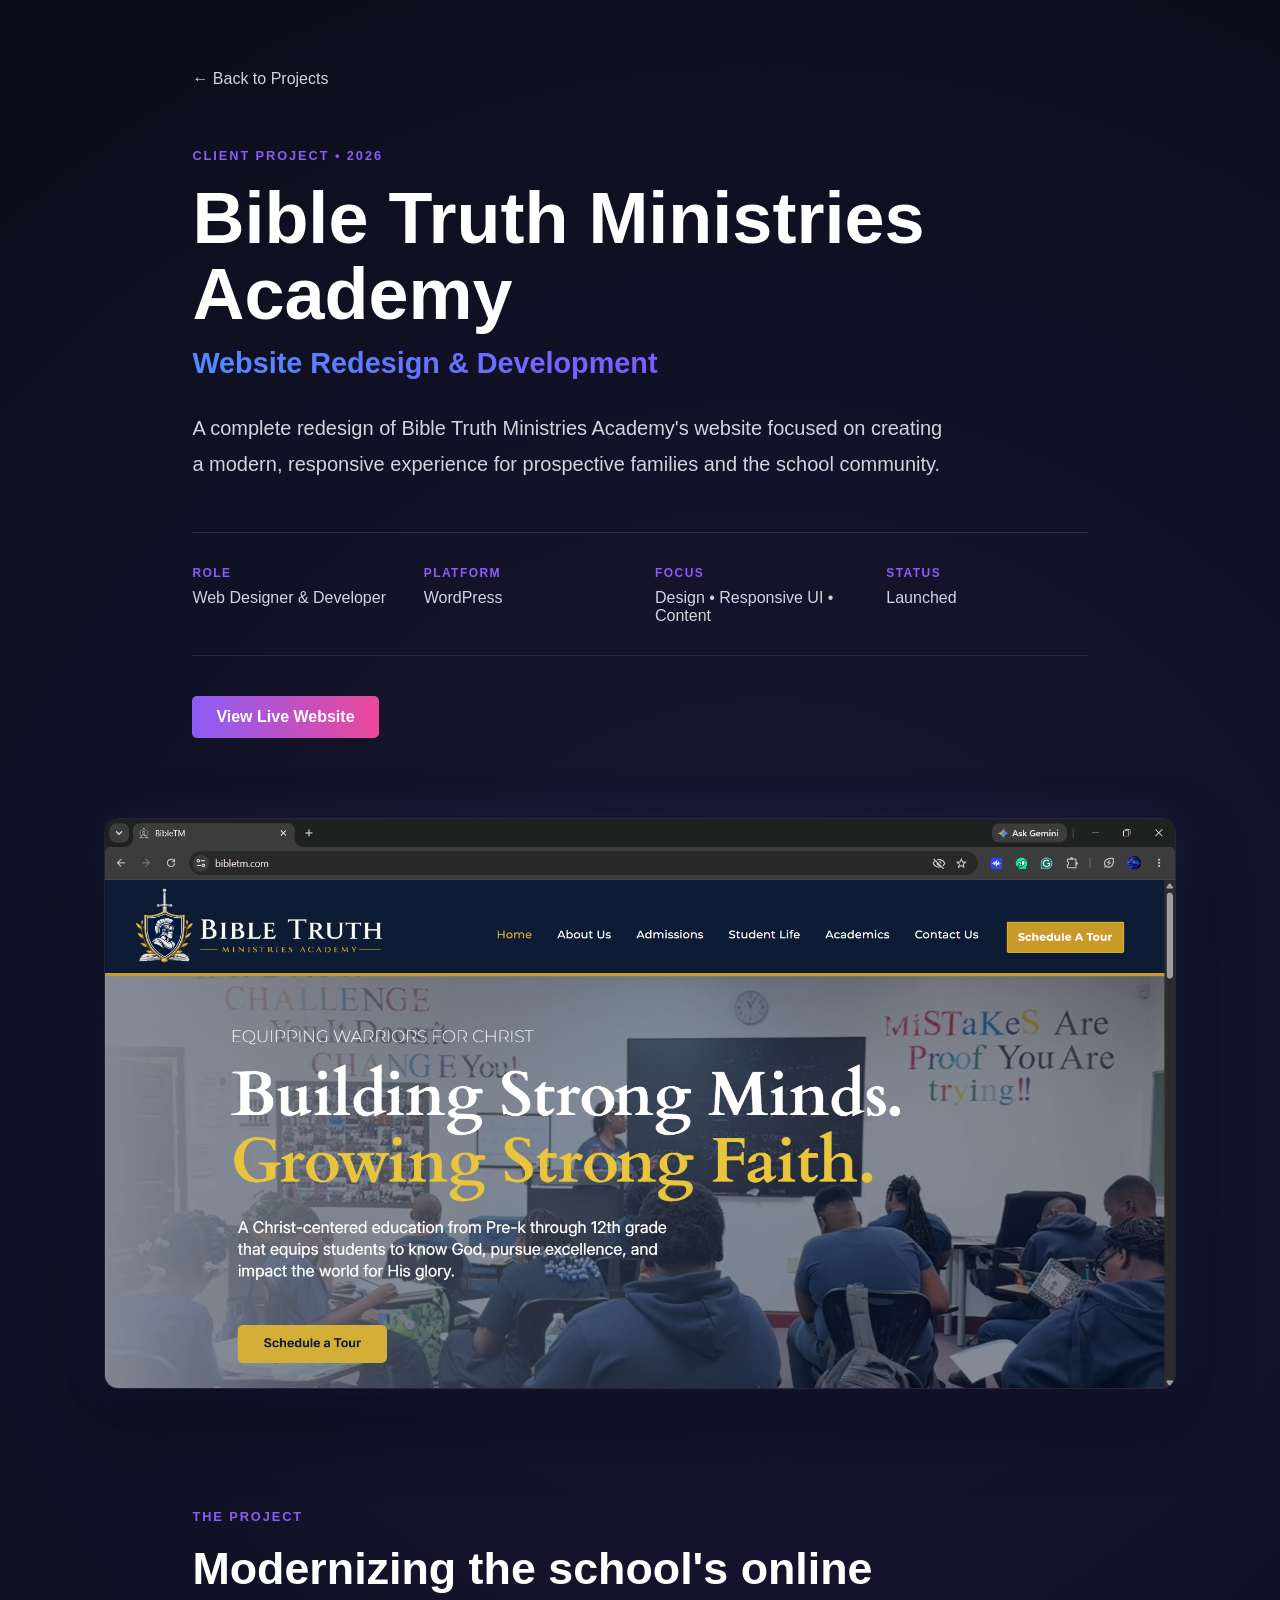
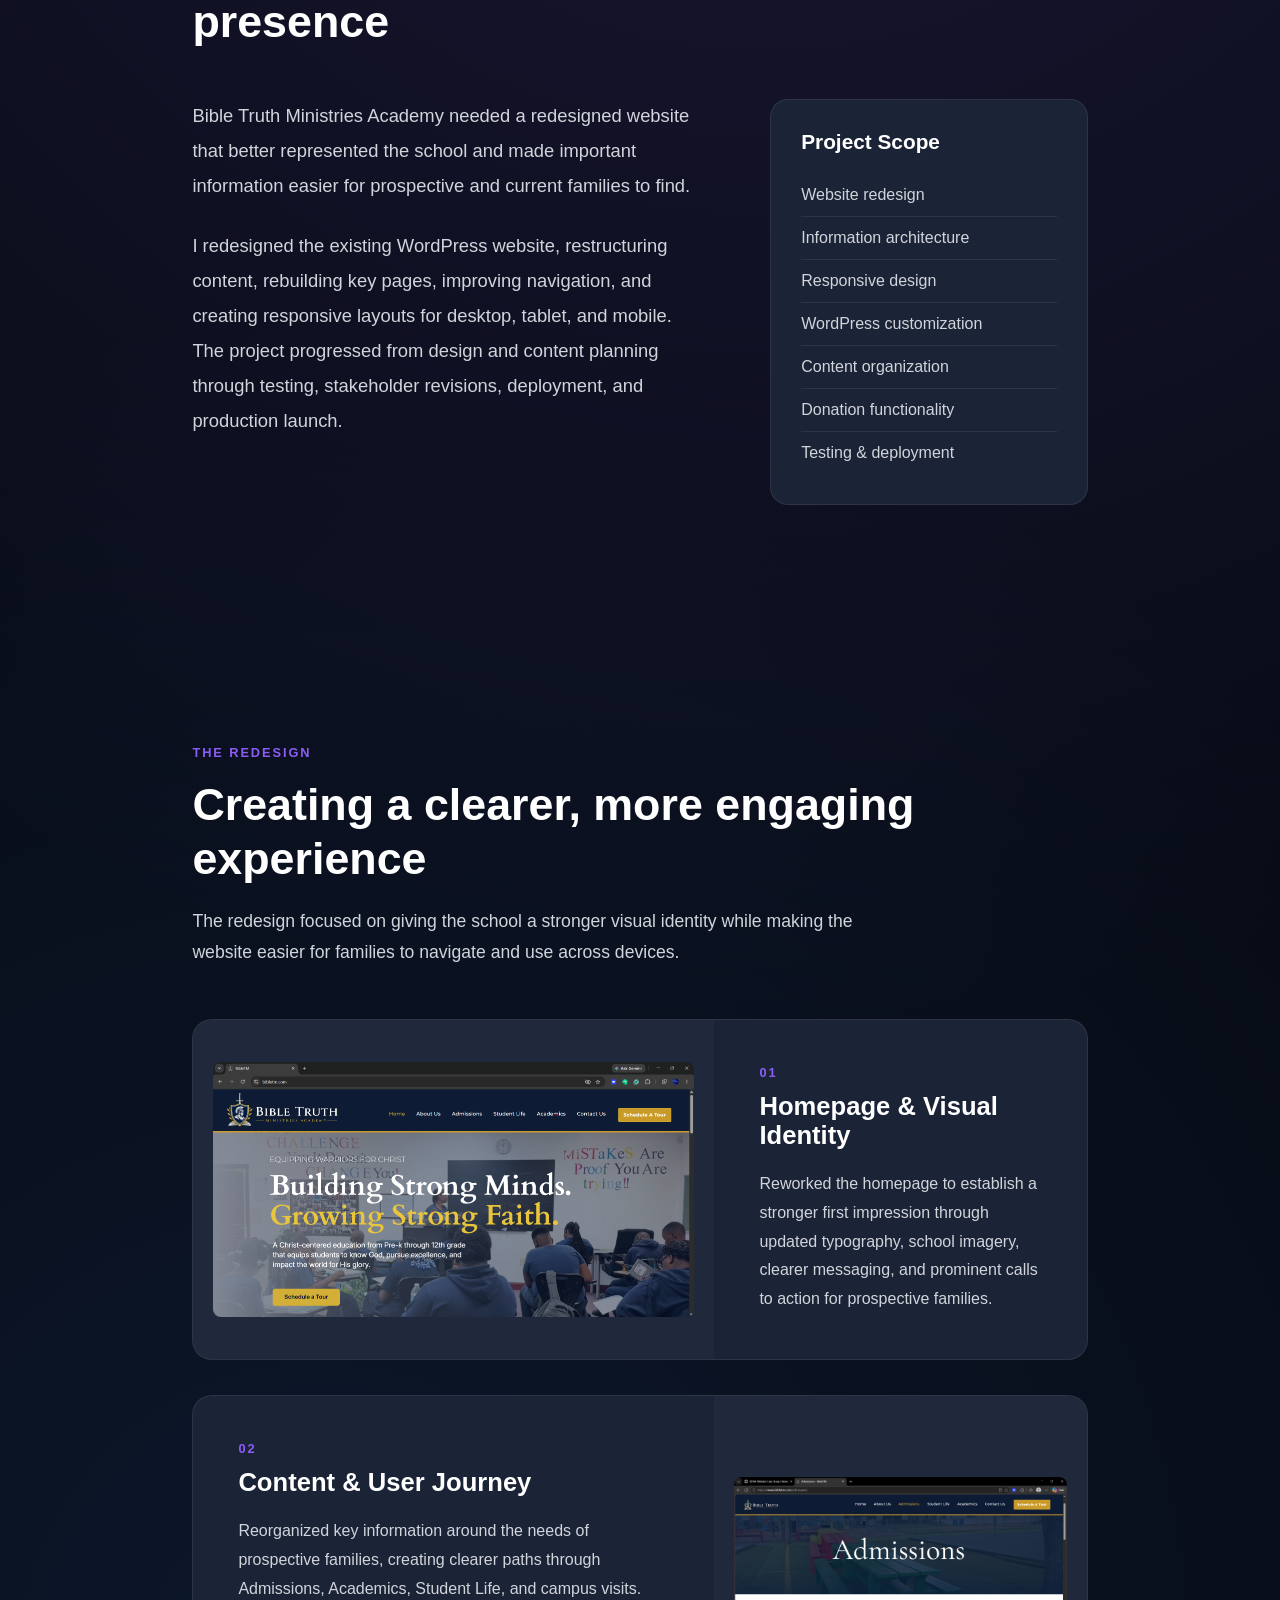
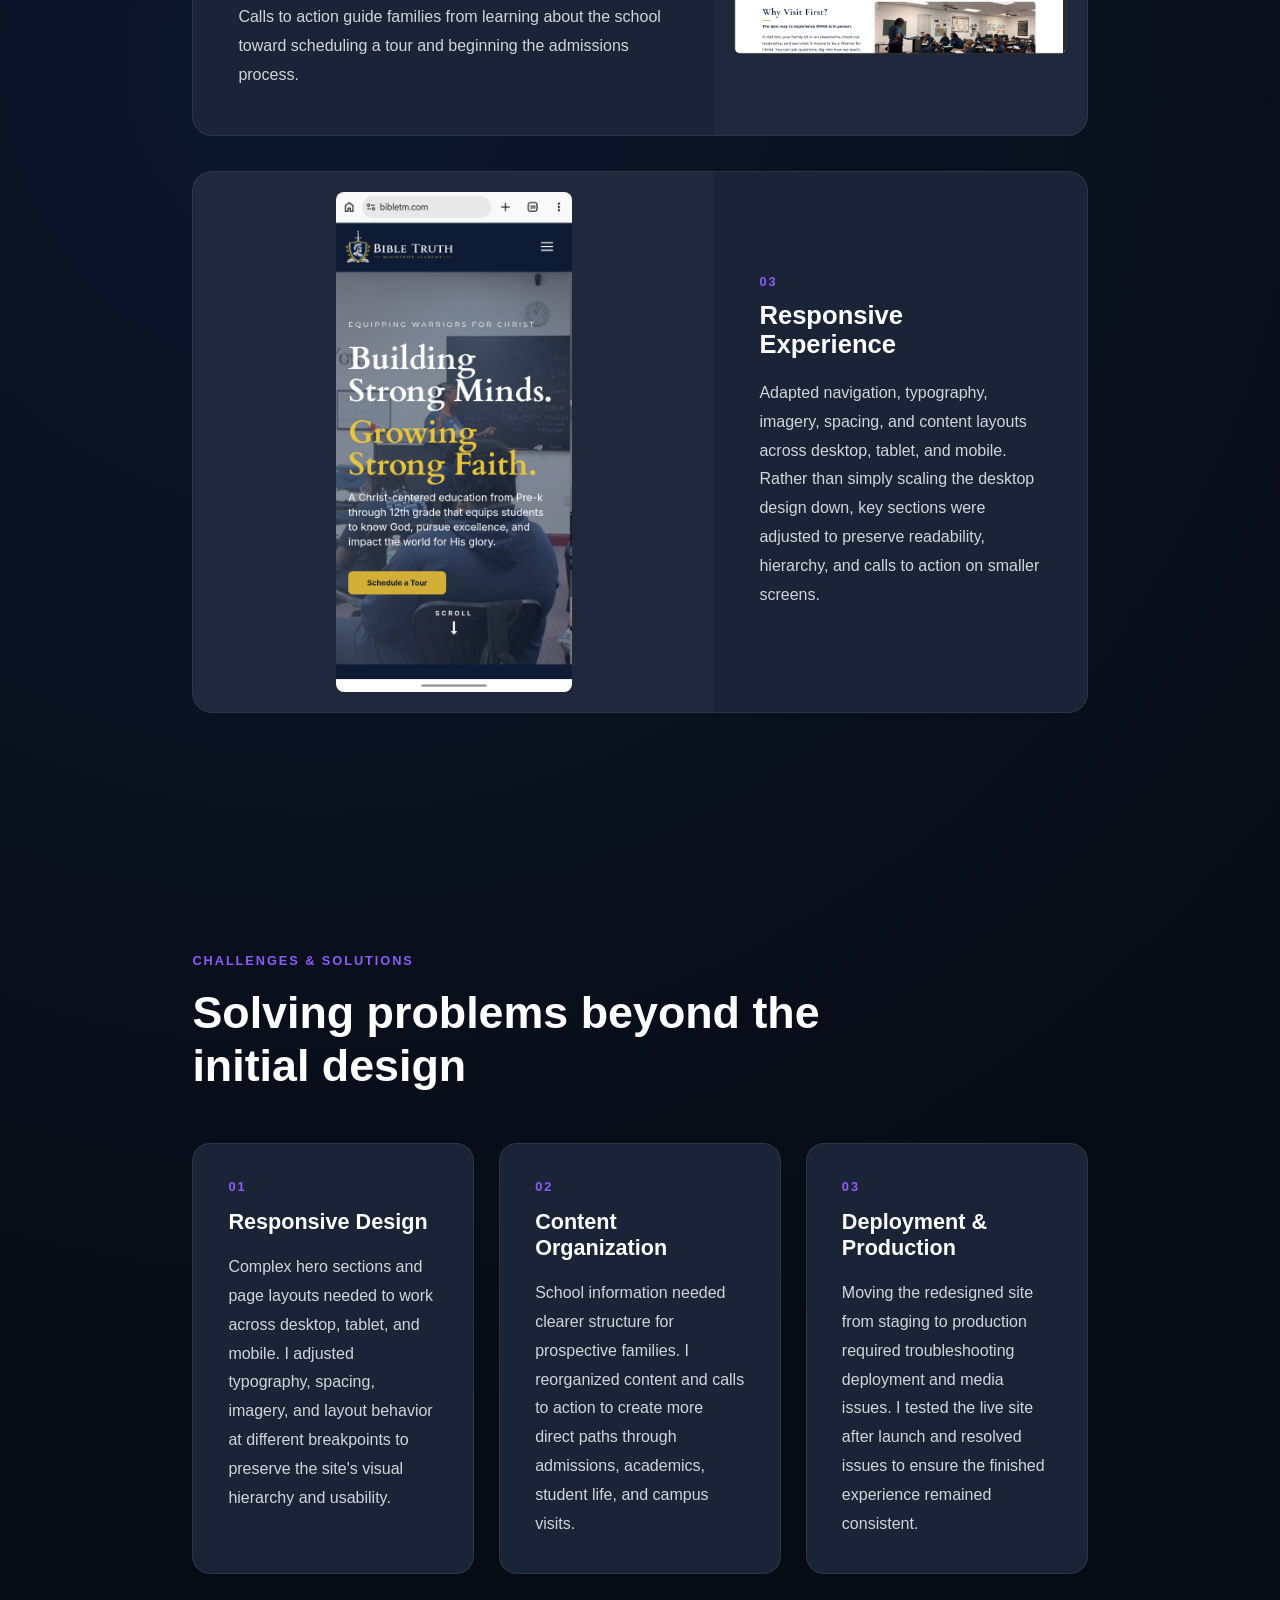
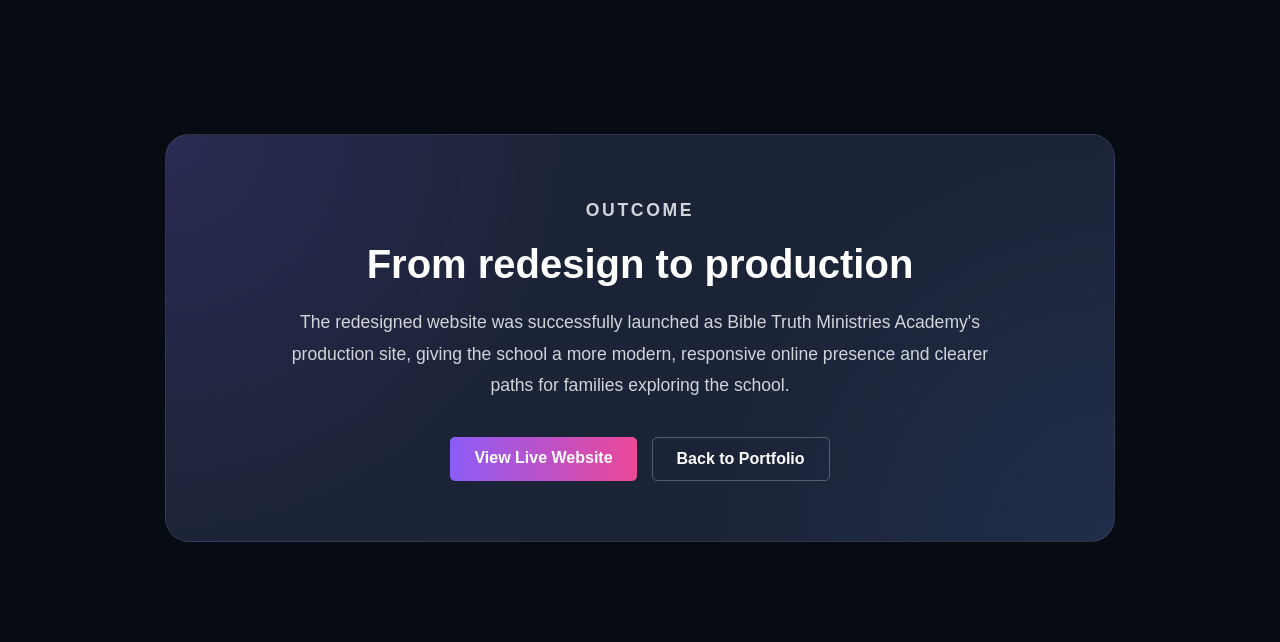
==== btma-case-study.html @ 24cb2ebe "add BTMA client project and case study" ====
<!DOCTYPE html>
<html lang="en">
<head>
    <meta charset="UTF-8">
    <meta name="viewport" content="width=device-width, initial-scale=1.0">

    <title>BTMA Website Case Study | Rebekah Dean</title>

    <link rel="stylesheet" href="style.css">
</head>

<body>

    <main class="case-study">

        <section class="case-study-hero">

            <a href="index.html#projects" class="back-link">
                ← Back to Projects
            </a>

            <p class="case-study-label">CLIENT PROJECT • 2026</p>

            <h1>Bible Truth Ministries Academy</h1>

            <p class="case-study-subtitle">
                Website Redesign & Development
            </p>

            <p class="case-study-intro">
                A complete redesign of Bible Truth Ministries Academy's
                website focused on creating a modern, responsive experience
                for prospective families and the school community.
            </p>

            <div class="case-study-details">
                <div>
                    <span>ROLE</span>
                    <p>Web Designer & Developer</p>
                </div>

                <div>
                    <span>PLATFORM</span>
                    <p>WordPress</p>
                </div>

                <div>
                    <span>FOCUS</span>
                    <p>Design • Responsive UI • Content</p>
                </div>

                <div>
                    <span>STATUS</span>
                    <p>Launched</p>
                </div>
            </div>

            <a href="https://www.bibletm.com/"
               target="_blank"
               rel="noopener noreferrer"
               class="case-study-button">
                View Live Website
            </a>

        </section>

        <section class="case-study-showcase">
            <img
                src="assets/BTMA_Website.png"
                alt="Bible Truth Ministries Academy redesigned homepage"
            >
        </section>

        <section class="case-study-section project-overview">

            <div class="section-heading">
                <p class="case-study-label">THE PROJECT</p>
                <h2>Modernizing the school's online presence</h2>
            </div>

            <div class="overview-grid">

                <div class="overview-main">
                    <p>
                        Bible Truth Ministries Academy needed a redesigned website
                        that better represented the school and made important
                        information easier for prospective and current families
                        to find.
                    </p>

                    <p>
                        I redesigned the existing WordPress website, restructuring
                        content, rebuilding key pages, improving navigation, and
                        creating responsive layouts for desktop, tablet, and mobile.
                        The project progressed from design and content planning
                        through testing, stakeholder revisions, deployment, and
                        production launch.
                    </p>
                </div>

                <div class="overview-scope">
                    <h3>Project Scope</h3>

                    <ul>
                        <li>Website redesign</li>
                        <li>Information architecture</li>
                        <li>Responsive design</li>
                        <li>WordPress customization</li>
                        <li>Content organization</li>
                        <li>Donation functionality</li>
                        <li>Testing & deployment</li>
                    </ul>
                </div>

            </div>

        </section>
        <section class="case-study-section redesign-section">

            <div class="section-heading">
                <p class="case-study-label">THE REDESIGN</p>
                <h2>Creating a clearer, more engaging experience</h2>

                <p class="section-description">
                    The redesign focused on giving the school a stronger visual
                    identity while making the website easier for families to
                    navigate and use across devices.
                </p>
            </div>

            <div class="redesign-grid">

                <article class="redesign-card">
                    <div class="redesign-image">
                        <img
                            src="assets/BTMA_Website.png"
                            alt="Bible Truth Ministries Academy redesigned homepage"
                        >
                    </div>

                    <div class="redesign-content">
                        <span>01</span>
                        <h3>Homepage & Visual Identity</h3>

                        <p>
                            Reworked the homepage to establish a stronger first
                            impression through updated typography, school imagery,
                            clearer messaging, and prominent calls to action for
                            prospective families.
                        </p>
                    </div>
                </article>


                <article class="redesign-card">
                    <div class="redesign-image">
                        <img
                            src="assets/BTMA_Admissions.png"
                            alt="Bible Truth Ministries Academy admissions page"
                        >
                    </div>

                    <div class="redesign-content">
                        <span>02</span>
                        <h3>Content & User Journey</h3>

                        <p>
                            Reorganized key information around the needs of prospective families, creating clearer paths through Admissions, Academics, Student Life, and campus visits. Calls to action guide families from learning about the school toward scheduling a tour and beginning the admissions process.
                        </p>
                    </div>
                </article>


                <article class="redesign-card">
                    <div class="redesign-image">
                        <img
                            class="mobile-preview"
                            src="assets/BTMA_Mobile.png"
                            alt="Bible Truth Ministries Academy mobile homepage"
                        >
                    </div>

                    <div class="redesign-content">
                        <span>03</span>
                        <h3>Responsive Experience</h3>

                        <p>
                            Adapted navigation, typography, imagery, spacing, and content layouts across desktop, tablet, and mobile. Rather than simply scaling the desktop design down, key sections were adjusted to preserve readability, hierarchy, and calls to action on smaller screens.
                        </p>
                    </div>
                </article>

            </div>

        </section>

        <section class="case-study-section challenges-section">

            <div class="section-heading">
                <p class="case-study-label">CHALLENGES & SOLUTIONS</p>
                <h2>Solving problems beyond the initial design</h2>
            </div>

            <div class="challenges-grid">

                <div class="challenge-card">
                    <span>01</span>
                    <h3>Responsive Design</h3>
                    <p>
                        Complex hero sections and page layouts needed to work across
                        desktop, tablet, and mobile. I adjusted typography, spacing,
                        imagery, and layout behavior at different breakpoints to
                        preserve the site's visual hierarchy and usability.
                    </p>
                </div>

                <div class="challenge-card">
                    <span>02</span>
                    <h3>Content Organization</h3>
                    <p>
                        School information needed clearer structure for prospective
                        families. I reorganized content and calls to action to create
                        more direct paths through admissions, academics, student life,
                        and campus visits.
                    </p>
                </div>

                <div class="challenge-card">
                    <span>03</span>
                    <h3>Deployment & Production</h3>
                    <p>
                        Moving the redesigned site from staging to production required
                        troubleshooting deployment and media issues. I tested the live
                        site after launch and resolved issues to ensure the finished
                        experience remained consistent.
                    </p>
                </div>

            </div>

        </section>
        <section class="case-study-outcome">

            <p class="case-study-label">OUTCOME</p>

            <h2>From redesign to production</h2>

            <p>
                The redesigned website was successfully launched as Bible Truth
                Ministries Academy's production site, giving the school a more
                modern, responsive online presence and clearer paths for families
                exploring the school.
            </p>

            <div class="outcome-buttons">
                <a
                    href="https://www.bibletm.com/"
                    target="_blank"
                    rel="noopener noreferrer"
                    class="case-study-button"
                >
                    View Live Website
                </a>

                <a href="index.html#projects" class="secondary-button">
                    Back to Portfolio
                </a>
            </div>

        </section>

    </main>

</body>
</html>
---- style.css ----
:root {
  --bg-primary: #070b14;
  --bg-card: #1b2336;
  --blue: #3b82f6;
  --cyan: #06b6d4;
  --gray-light: #d1d5db;
  --pink: #ec4899;
  --purple: #8b5cf6;
  --white: #fff;
  --font-main: "DM Sans", sans-serif;
  --gradient-primary: linear-gradient(90deg, #3b82f6, #06b6d4, #8b5cf6);
  --gradient-secondary: linear-gradient(90deg, #4f8cff, #7c5cff, #ec4899);
  --gradient-button: linear-gradient(90deg, #8b5cf6, #ec4899);
}

* {
  box-sizing: border-box;
  margin: 0;
  padding: 0;
}

html,
body {
  max-width: 100%;
  overflow-x: hidden;
}

body {
  background:
    radial-gradient(circle at 60% 20%, rgba(139, 92, 246, 0.15), transparent 35%),
    radial-gradient(circle at 25% 60%, rgba(59, 130, 246, 0.1), transparent 40%),
    var(--bg-primary);
  color: var(--white);
  font-family: var(--font-main);
}

nav {
  display: flex;
  gap: 25px;
  justify-content: flex-end;
  padding: 30px 10%;
}

nav a {
  color: var(--white);
  text-decoration: none;
}

nav a:hover {
  color: var(--blue);
}

button {
  background: var(--gradient-button);
  border: 0;
  border-radius: 5px;
  color: var(--white);
  cursor: pointer;
  font-size: 1rem;
  font-weight: 700;
  padding: 12px 24px;
  transition: 0.25s ease;
}

button:hover {
  transform: scale(1.08);
}

h2 {
  font-size: 3rem;
  margin-bottom: 30px;
  text-align: center;
}

.gradient-text,
.about-title span {
  background-clip: text;
  color: transparent;
  -webkit-background-clip: text;
}

.gradient-text {
  background-image: var(--gradient-primary);
  display: inline-block;
}

.about-title span {
  background-image: var(--gradient-secondary);
  -webkit-text-fill-color: transparent;
}

.home {
  align-items: center;
  display: flex;
  gap: 35px;
  justify-content: center;
  min-height: 80vh;
  padding: 80px 10% 40px;
}

.home-content,
.home-image,
.project-info,
.project-image {
  flex: 1;
}

.home-content {
  max-width: 600px;
}

.home-content h1 {
  font-size: 5rem;
  line-height: 1;
  margin-bottom: 15px;
}

.home-content h4 {
  font-size: 2rem;
  font-weight: 700;
  margin-bottom: 25px;
}

.home-content p {
  font-size: 1.5rem;
  padding-bottom: 10px;
}

.home-image {
  display: flex;
  justify-content: center;
}

.home-image img {
  border-radius: 50%;
  box-shadow: 0 0 65px rgba(59, 130, 246, 0.4);
  height: 520px;
  object-fit: contain;
  width: 520px;
}

.social-media {
  display: flex;
  gap: 15px;
}

.social-media img {
  height: 28px;
  max-width: 6rem;
}

.social-media-link:hover img {
  transform: scale(1.2);
}

.skills {
  background-color: rgba(255, 255, 255, 0.06);
  display: flex;
  font-size: 1.3rem;
  gap: 110px;
  justify-content: center;
  padding: 10px 20px;
}

.about {
  padding: 100px 10%;
  text-align: center;
}

.about-title {
  color: var(--white);
  font-size: 4rem;
  font-weight: 700;
  margin-bottom: 10px;
}

.about-line {
  background: var(--gradient-secondary);
  border-radius: 999px;
  height: 4px;
  margin: 0 auto 55px;
  width: 160px;
}

.about-card {
  background:
    radial-gradient(circle at top left, rgba(124, 92, 255, 0.12), transparent 35%),
    radial-gradient(circle at top right, rgba(79, 140, 255, 0.1), transparent 35%),
    var(--bg-card);
  border: 1px solid rgba(255, 255, 255, 0.08);
  border-radius: 28px;
  box-shadow:
    0 0 40px rgba(79, 140, 255, 0.1),
    0 0 60px rgba(139, 92, 246, 0.08),
    0 25px 55px rgba(0, 0, 0, 0.45);
  margin: auto;
  max-width: 1000px;
  padding: 50px;
  text-align: left;
  transition: 0.35s ease;
}

.about-card:hover {
  box-shadow:
    0 0 55px rgba(79, 140, 255, 0.15),
    0 0 70px rgba(139, 92, 246, 0.12),
    0 35px 70px rgba(0, 0, 0, 0.45);
  transform: translateY(-6px);
}

.about-card h3 {
  color: var(--purple);
  font-size: 2rem;
  margin-bottom: 25px;
}

.about-card p {
  color: var(--gray-light);
  font-size: 1.2rem;
  line-height: 2;
}

.project {
  align-items: center;
  display: flex;
  gap: 80px;
  justify-content: space-between;
  margin: 120px auto;
  max-width: 1300px;
  padding: 0 10%;
}

.project-info h3 {
  font-size: 1.8rem;
  padding-bottom: 30px;
}

.project-info p {
  font-size: 1rem;
  padding-bottom: 25px;
}

.project-info a {
  display: inline-block;
  margin: 10px;
}

.project-info .project-label {
  color: var(--purple);
  font-size: 0.75rem;
  font-weight: 700;
  letter-spacing: 0.12em;
  margin-bottom: 8px;
  padding-bottom: 0;
  text-transform: uppercase;
}

.project-image img,
.project-image video {
  border-radius: 8px;
  display: block;
  max-height: 480px;
  max-width: 500px;
}

footer {
  font-size: 35px;
  margin: 50px;
  text-align: center;
}

/* =========================
   BTMA CASE STUDY
   ========================= */

.case-study {
  padding-bottom: 100px;
}

.case-study-hero {
  margin: 0 auto;
  max-width: 1100px;
  padding: 70px 8% 60px;
}

.back-link {
  color: var(--gray-light);
  display: inline-block;
  margin-bottom: 60px;
  text-decoration: none;
  transition: 0.25s ease;
}

.back-link:hover {
  color: var(--purple);
  transform: translateX(-4px);
}

.case-study-label {
  color: var(--purple);
  font-size: 0.8rem;
  font-weight: 700;
  letter-spacing: 0.15em;
  margin-bottom: 18px;
}

.case-study-hero h1 {
  font-size: 4.5rem;
  line-height: 1.05;
  margin-bottom: 15px;
}

.case-study-subtitle {
  background: var(--gradient-secondary);
  background-clip: text;
  color: transparent;
  font-size: 1.8rem;
  font-weight: 700;
  margin-bottom: 30px;
  -webkit-background-clip: text;
  -webkit-text-fill-color: transparent;
}

.case-study-intro {
  color: var(--gray-light);
  font-size: 1.25rem;
  line-height: 1.8;
  max-width: 750px;
}

.case-study-details {
  border-bottom: 1px solid rgba(255, 255, 255, 0.1);
  border-top: 1px solid rgba(255, 255, 255, 0.1);
  display: grid;
  gap: 30px;
  grid-template-columns: repeat(4, 1fr);
  margin: 50px 0 40px;
  padding: 30px 0;
}

.case-study-details span {
  color: var(--purple);
  font-size: 0.75rem;
  font-weight: 700;
  letter-spacing: 0.12em;
}

.case-study-details p {
  color: var(--gray-light);
  margin-top: 8px;
}

.case-study-button {
  background: var(--gradient-button);
  border-radius: 5px;
  color: var(--white);
  display: inline-block;
  font-weight: 700;
  padding: 12px 24px;
  text-decoration: none;
  transition: 0.25s ease;
}

.case-study-button:hover {
  transform: scale(1.05);
}

.case-study-showcase {
  margin: 20px auto 0;
  max-width: 1200px;
  padding: 0 5%;
}

.case-study-showcase img {
  border: 1px solid rgba(255, 255, 255, 0.08);
  border-radius: 14px;
  box-shadow:
    0 0 50px rgba(79, 140, 255, 0.1),
    0 30px 70px rgba(0, 0, 0, 0.45);
  display: block;
  height: auto;
  width: 100%;
}

.case-study-section {
  margin: 0 auto;
  max-width: 1100px;
  padding: 120px 8%;
}

.section-heading {
  margin-bottom: 50px;
  max-width: 750px;
}

.section-heading h2 {
  font-size: 2.8rem;
  line-height: 1.2;
  margin-bottom: 0;
  text-align: left;
}

.overview-grid {
  align-items: start;
  display: grid;
  gap: 70px;
  grid-template-columns: 1.6fr 1fr;
}

.overview-main p {
  color: var(--gray-light);
  font-size: 1.15rem;
  line-height: 1.9;
  margin-bottom: 25px;
}

.overview-scope {
  background: var(--bg-card);
  border: 1px solid rgba(255, 255, 255, 0.08);
  border-radius: 18px;
  padding: 30px;
}

.overview-scope h3 {
  font-size: 1.3rem;
  margin-bottom: 20px;
}

.overview-scope ul {
  list-style: none;
}

.overview-scope li {
  border-bottom: 1px solid rgba(255, 255, 255, 0.08);
  color: var(--gray-light);
  padding: 12px 0;
}

.overview-scope li:last-child {
  border-bottom: none;
}
.section-description {
  color: var(--gray-light);
  font-size: 1.1rem;
  line-height: 1.8;
  margin-top: 20px;
  max-width: 700px;
}

.redesign-grid {
  display: grid;
  gap: 35px;
}

.redesign-card {
  background: var(--bg-card);
  border: 1px solid rgba(255, 255, 255, 0.08);
  border-radius: 20px;
  display: grid;
  grid-template-columns: 1.4fr 1fr;
  overflow: hidden;
}

.redesign-card:nth-child(even) .redesign-image {
  order: 2;
}

.redesign-image {
    align-items: center;
    background: rgba(255, 255, 255, 0.025);
    display: flex;
    justify-content: center;
    padding: 20px;
}

.redesign-image img {
    border-radius: 8px;
    display: block;
    height: auto;
    max-height: 430px;
    object-fit: contain;
    width: 100%;
}
.redesign-image img.mobile-preview {
    max-height: 500px;
    width: auto;
}

.redesign-content {
  align-self: center;
  padding: 45px;
}

.redesign-content span {
  color: var(--purple);
  display: block;
  font-size: 0.8rem;
  font-weight: 700;
  letter-spacing: 0.15em;
  margin-bottom: 12px;
}

.redesign-content h3 {
  font-size: 1.6rem;
  margin-bottom: 20px;
}

.redesign-content p {
  color: var(--gray-light);
  line-height: 1.8;
}

.challenges-grid {
  display: grid;
  gap: 25px;
  grid-template-columns: repeat(3, 1fr);
}

.challenge-card {
  background: var(--bg-card);
  border: 1px solid rgba(255, 255, 255, 0.08);
  border-radius: 18px;
  padding: 35px;
}

.challenge-card span {
  color: var(--purple);
  display: block;
  font-size: 0.8rem;
  font-weight: 700;
  letter-spacing: 0.15em;
  margin-bottom: 15px;
}

.challenge-card h3 {
  font-size: 1.35rem;
  margin-bottom: 18px;
}

.challenge-card p {
  color: var(--gray-light);
  line-height: 1.8;
}

.case-study-outcome {
  background:
    radial-gradient(circle at top left, rgba(124, 92, 255, 0.15), transparent 40%),
    radial-gradient(circle at bottom right, rgba(79, 140, 255, 0.1), transparent 40%),
    var(--bg-card);
  border: 1px solid rgba(255, 255, 255, 0.08);
  border-radius: 24px;
  margin: 40px auto 0;
  max-width: 950px;
  padding: 60px;
  text-align: center;
}

.case-study-outcome .case-study-label {
  margin-bottom: 15px;
}

.case-study-outcome h2 {
  font-size: 2.5rem;
  margin-bottom: 20px;
}

.case-study-outcome > p {
  color: var(--gray-light);
  font-size: 1.1rem;
  line-height: 1.8;
  margin: 0 auto;
  max-width: 700px;
}

.outcome-buttons {
  display: flex;
  gap: 15px;
  justify-content: center;
  margin-top: 35px;
}

.secondary-button {
  border: 1px solid rgba(255, 255, 255, 0.25);
  border-radius: 5px;
  color: var(--white);
  display: inline-block;
  font-weight: 700;
  padding: 12px 24px;
  text-decoration: none;
  transition: 0.25s ease;
}

.secondary-button:hover {
  background: rgba(255, 255, 255, 0.08);
  transform: scale(1.05);
}

@media (max-width: 1024px) {
  nav {
    justify-content: center;
    padding: 28px 6%;
  }

  .home {
    gap: 45px;
    min-height: auto;
    padding: 70px 7% 50px;
  }

  .home-content h1 {
    font-size: 4rem;
  }

  .home-content h4 {
    font-size: 1.7rem;
  }

  .home-content p {
    font-size: 1.25rem;
  }

  .home-image img {
    height: 380px;
    width: 380px;
  }

  .skills {
    flex-wrap: wrap;
    gap: 35px;
    padding: 15px 6%;
  }

  .about {
    padding: 90px 7%;
  }

  .project {
    gap: 45px;
    margin: 100px auto;
    padding: 0 7%;
  }

  .project-image img,
  .project-image video {
    height: auto;
    max-width: 420px;
    width: 100%;
  }
}

@media (max-width: 768px) {
  nav {
    flex-wrap: wrap;
    font-size: 0.9rem;
    gap: 14px;
    padding: 20px 5%;
  }

  button {
    font-size: 0.9rem;
    padding: 10px 18px;
  }

  .home {
    flex-direction: column-reverse;
    gap: 30px;
    padding: 50px 8% 40px;
    text-align: center;
  }

  .home-content h1 {
    font-size: 3.2rem;
  }

  .home-content h4 {
    font-size: 1.5rem;
  }

  .home-content p {
    font-size: 1.1rem;
  }

  .home-image img {
    height: 280px;
    width: 280px;
  }

  .social-media {
    justify-content: center;
    margin-bottom: 15px;
  }

  .skills {
    display: grid;
    font-size: 1rem;
    gap: 15px;
    grid-template-columns: repeat(2, 1fr);
    padding: 20px;
    place-items: center;
  }

  .skills span {
    background: rgba(255, 255, 255, 0.08);
    border: 1px solid rgba(255, 255, 255, 0.08);
    border-radius: 999px;
    max-width: 130px;
    padding: 8px 14px;
    text-align: center;
    width: 100%;
  }

  .about {
    padding: 70px 7%;
  }

  .about-title {
    font-size: 3rem;
  }

  .about-card {
    padding: 30px;
  }

  .about-card h3 {
    font-size: 1.6rem;
  }

  .about-card p {
    font-size: 1rem;
    line-height: 1.8;
  }

  .project {
    flex-direction: column;
    gap: 30px;
    margin: 80px auto;
    padding: 0 7%;
    text-align: center;
  }

  .project-info {
    order: 1;
  }

  .project-image {
    order: 2;
  }

  .project-info h3 {
    font-size: 1.6rem;
    padding-bottom: 18px;
  }

  .project-info p {
    font-size: 0.95rem;
  }

  .project-image img,
  .project-image video {
    display: block;
    height: auto;
    max-height: none;
    max-width: 100%;
    width: 100%;
  }

  footer {
    font-size: 1rem;
    margin: 40px 20px;
  }

  .footer-links {
    display: flex;
    flex-wrap: wrap;
    gap: 12px;
    justify-content: center;
  }
  .case-study-hero {
    padding: 40px 7% 45px;
  }

  .back-link {
    margin-bottom: 40px;
  }

  .case-study-hero h1 {
    font-size: 2.8rem;
  }

  .case-study-subtitle {
    font-size: 1.4rem;
  }

  .case-study-intro {
    font-size: 1.05rem;
    line-height: 1.7;
  }

  .case-study-details {
    gap: 25px;
    grid-template-columns: repeat(2, 1fr);
    margin: 40px 0 35px;
  }

  .case-study-showcase {
    padding: 0 7%;
  }

  .case-study-section {
    padding: 80px 7%;
  }

  .section-heading {
    margin-bottom: 35px;
  }

  .section-heading h2 {
    font-size: 2.1rem;
  }

  .overview-grid {
    gap: 40px;
    grid-template-columns: 1fr;
  }

  .overview-main p {
    font-size: 1rem;
    line-height: 1.8;
  }
  .redesign-card {
    grid-template-columns: 1fr;
  }

  .redesign-card:nth-child(even) .redesign-image {
    order: 0;
  }

  .redesign-image {
    min-height: 220px;
  }

  .redesign-content {
    padding: 30px;
  }

  .redesign-content h3 {
    font-size: 1.4rem;
  }

  .challenges-grid {
    grid-template-columns: 1fr;
  }

  .challenge-card {
    padding: 30px;
  }

  .case-study-outcome {
    border-radius: 18px;
    margin: 30px 7% 0;
    padding: 45px 25px;
  }

  .case-study-outcome h2 {
    font-size: 2rem;
  }

  .case-study-outcome > p {
    font-size: 1rem;
  }

  .outcome-buttons {
    align-items: stretch;
    flex-direction: column;
  }

  .outcome-buttons a {
    text-align: center;
  }

}
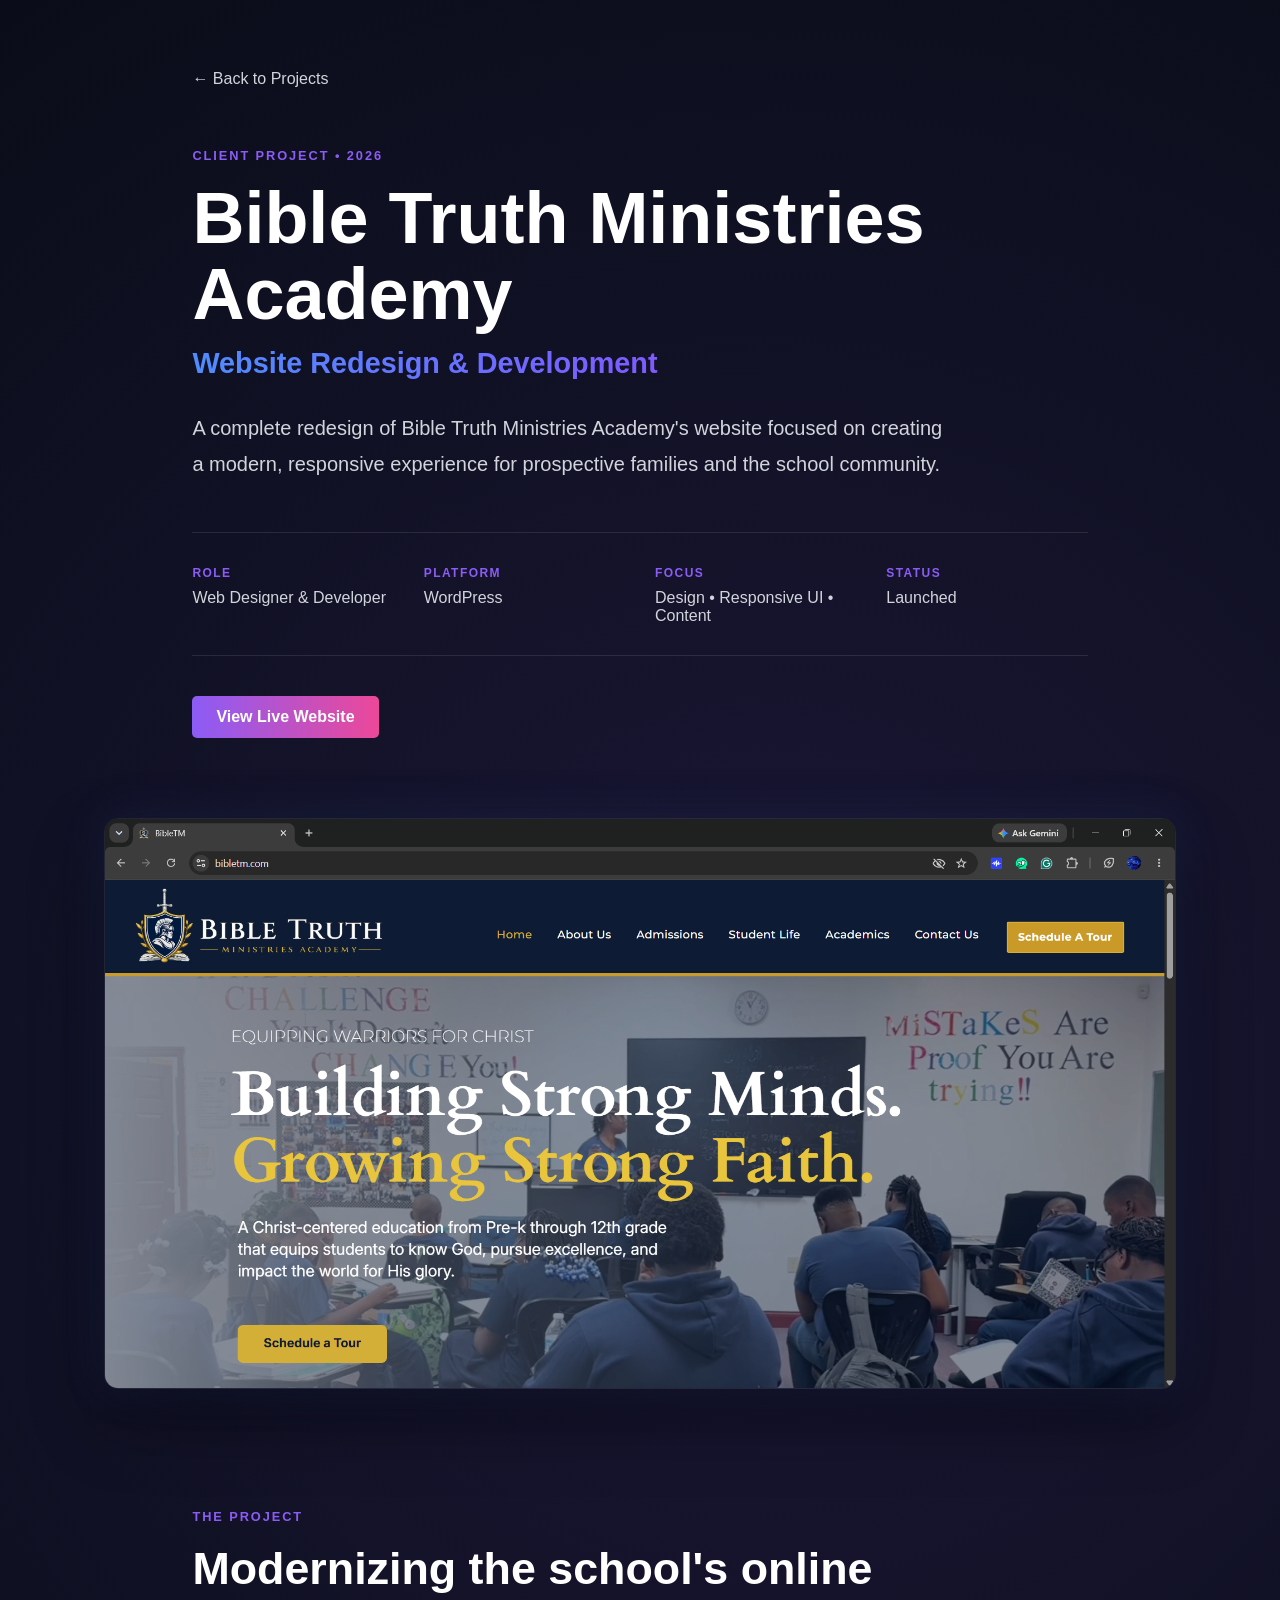
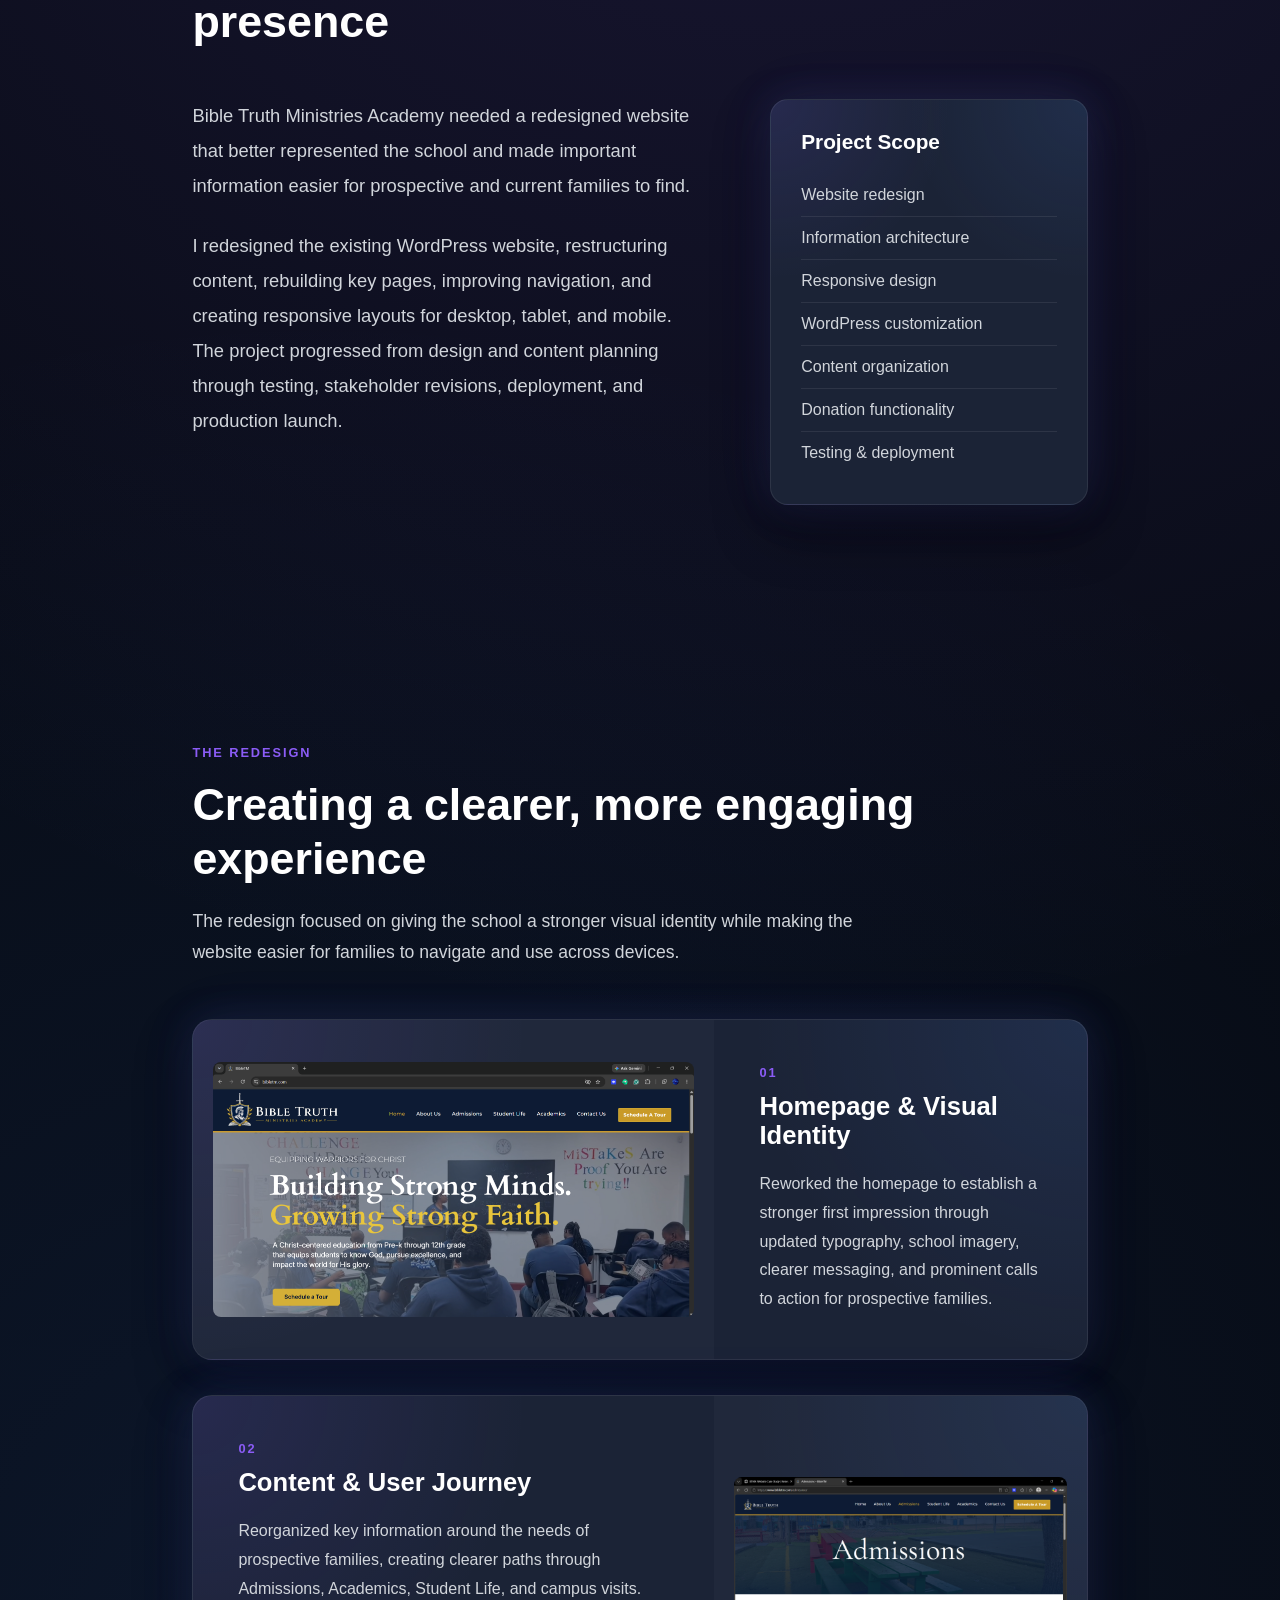
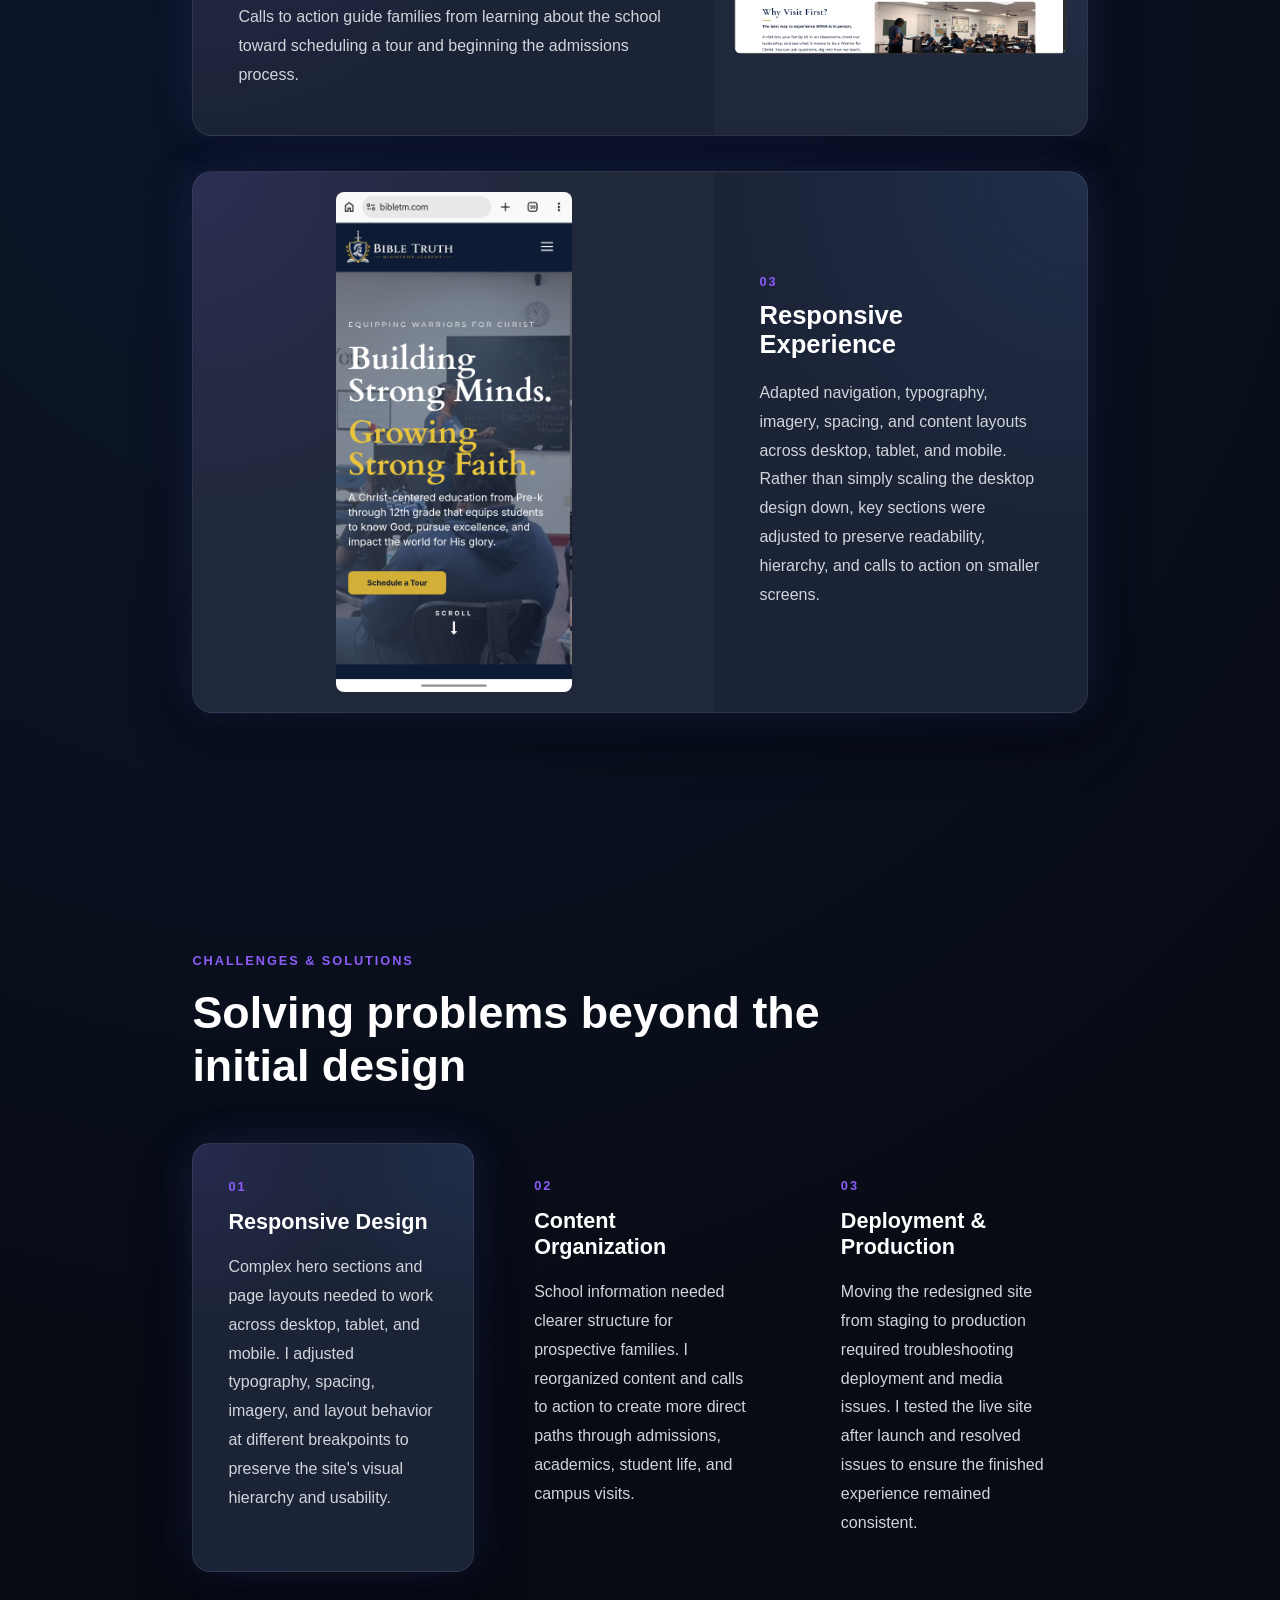
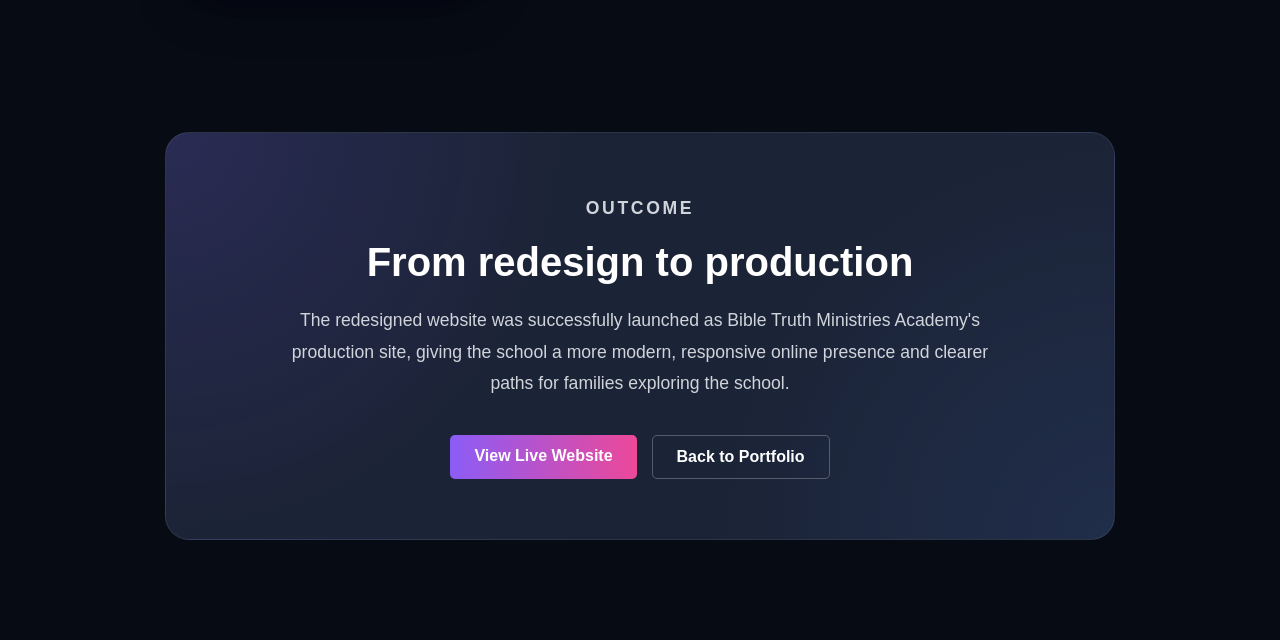
==== commit 67feb94a: "fix BTMA project tech text" ====
--- a/btma-case-study.html
+++ b/btma-case-study.html
@@ -98,7 +98,7 @@
                     </p>
                 </div>
 
-                <div class="overview-scope">
+                <div class="overview-scope portfolio-card">
                     <h3>Project Scope</h3>
 
                     <ul>
@@ -203,7 +203,7 @@
 
             <div class="challenges-grid">
 
-                <div class="challenge-card">
+                <div class="challenge-card portfolio-card">
                     <span>01</span>
                     <h3>Responsive Design</h3>
                     <p>
--- a/style.css
+++ b/style.css
@@ -415,8 +415,6 @@
 }
 
 .overview-scope {
-  background: var(--bg-card);
-  border: 1px solid rgba(255, 255, 255, 0.08);
   border-radius: 18px;
   padding: 30px;
 }
@@ -453,12 +451,33 @@
 }
 
 .redesign-card {
-  background: var(--bg-card);
+  background:
+    radial-gradient(circle at top left, rgba(124, 92, 255, 0.12), transparent 35%),
+    radial-gradient(circle at top right, rgba(79, 140, 255, 0.1), transparent 35%),
+    var(--bg-card);
+
   border: 1px solid rgba(255, 255, 255, 0.08);
   border-radius: 20px;
+
+  box-shadow:
+    0 0 40px rgba(79, 140, 255, 0.1),
+    0 0 60px rgba(139, 92, 246, 0.08),
+    0 25px 55px rgba(0, 0, 0, 0.45);
+
   display: grid;
   grid-template-columns: 1.4fr 1fr;
   overflow: hidden;
+
+  transition: 0.35s ease;
+}
+
+.redesign-card:hover {
+  box-shadow:
+    0 0 55px rgba(79, 140, 255, 0.15),
+    0 0 70px rgba(139, 92, 246, 0.12),
+    0 35px 70px rgba(0, 0, 0, 0.45);
+
+  transform: translateY(-6px);
 }
 
 .redesign-card:nth-child(even) .redesign-image {
@@ -517,8 +536,6 @@
 }
 
 .challenge-card {
-  background: var(--bg-card);
-  border: 1px solid rgba(255, 255, 255, 0.08);
   border-radius: 18px;
   padding: 35px;
 }
@@ -540,6 +557,29 @@
 .challenge-card p {
   color: var(--gray-light);
   line-height: 1.8;
+}
+.portfolio-card {
+  background:
+    radial-gradient(circle at top left, rgba(124, 92, 255, 0.12), transparent 35%),
+    radial-gradient(circle at top right, rgba(79, 140, 255, 0.1), transparent 35%),
+    var(--bg-card);
+
+  border: 1px solid rgba(255, 255, 255, 0.08);
+  box-shadow:
+    0 0 40px rgba(79, 140, 255, 0.1),
+    0 0 60px rgba(139, 92, 246, 0.08),
+    0 25px 55px rgba(0, 0, 0, 0.45);
+
+  transition: 0.35s ease;
+}
+
+.portfolio-card:hover {
+  box-shadow:
+    0 0 55px rgba(79, 140, 255, 0.15),
+    0 0 70px rgba(139, 92, 246, 0.12),
+    0 35px 70px rgba(0, 0, 0, 0.45);
+
+  transform: translateY(-6px);
 }
 
 .case-study-outcome {
